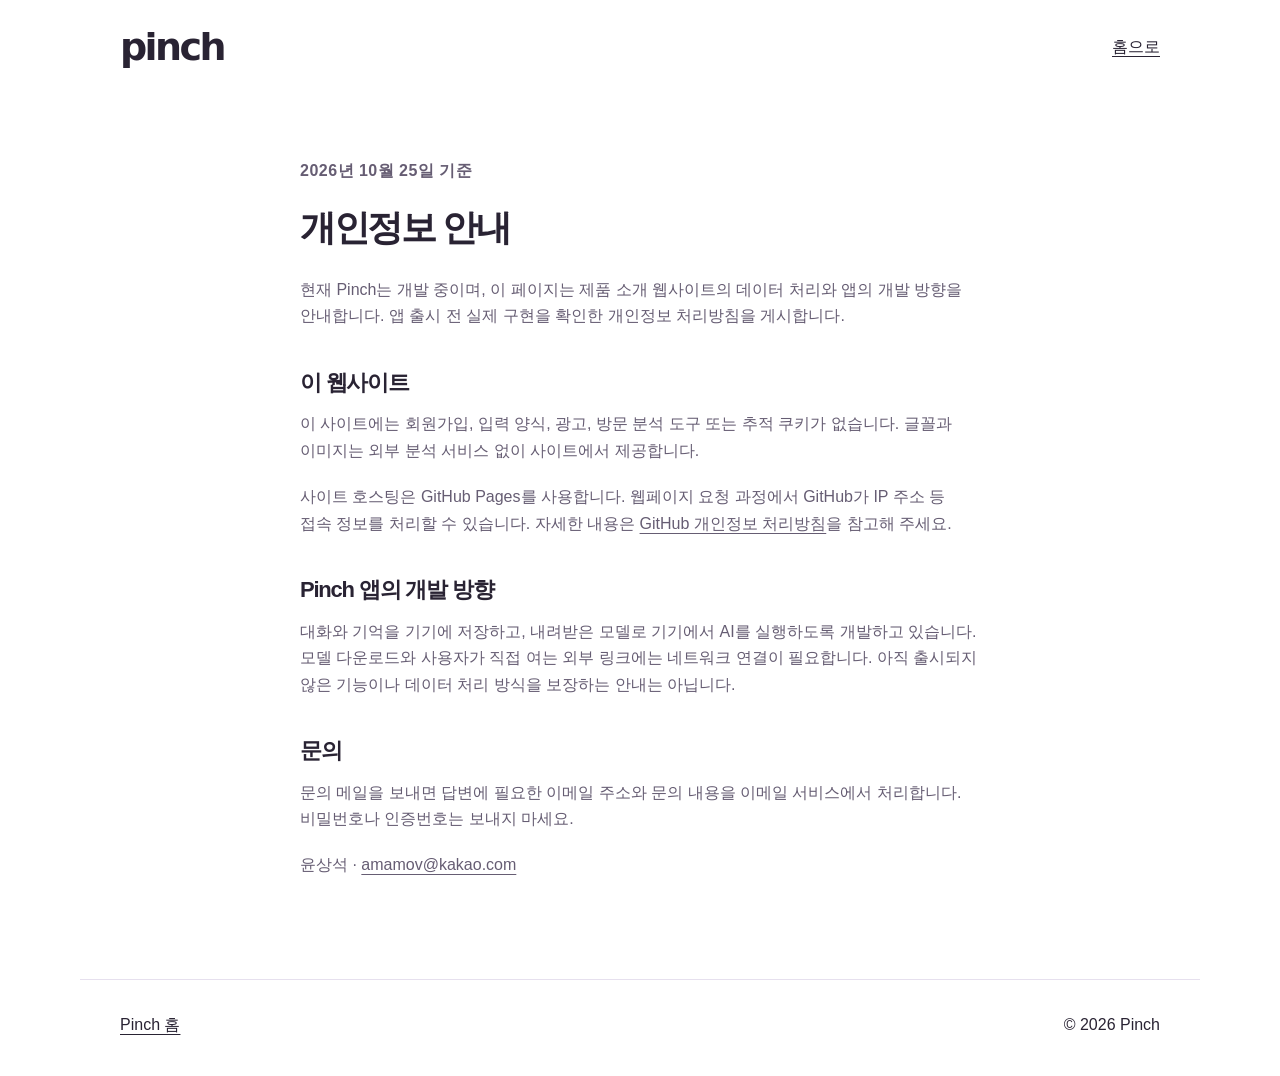
==== privacy.html @ 6a36294a "Create Pinch product website" ====
<!doctype html><html lang="ko"><head><meta charset="utf-8"><meta name="viewport" content="width=device-width, initial-scale=1"><title>개인정보 안내 — Pinch</title><link rel="stylesheet" href="style.css"><link rel="icon" href="favicon.svg" type="image/svg+xml"></head><body><header class="nav"><a class="wordmark" href="./">pinch</a><a href="./">홈으로</a></header><main class="legal"><p class="eyebrow">2026년 10월 25일 기준</p><h1>개인정보 안내</h1><p>현재 Pinch는 개발 중이며, 이 페이지는 제품 소개 웹사이트의 데이터 처리와 앱의 개발 방향을 안내합니다. 앱 출시 전 실제 구현을 확인한 개인정보 처리방침을 게시합니다.</p><h2>이 웹사이트</h2><p>이 사이트에는 회원가입, 입력 양식, 광고, 방문 분석 도구 또는 추적 쿠키가 없습니다. 글꼴과 이미지는 외부 분석 서비스 없이 사이트에서 제공합니다.</p><p>사이트 호스팅은 GitHub Pages를 사용합니다. 웹페이지 요청 과정에서 GitHub가 IP 주소 등 접속 정보를 처리할 수 있습니다. 자세한 내용은 <a href="https://docs.github.com/en/site-policy/privacy-policies/github-general-privacy-statement">GitHub 개인정보 처리방침</a>을 참고해 주세요.</p><h2>Pinch 앱의 개발 방향</h2><p>대화와 기억을 기기에 저장하고, 내려받은 모델로 기기에서 AI를 실행하도록 개발하고 있습니다. 모델 다운로드와 사용자가 직접 여는 외부 링크에는 네트워크 연결이 필요합니다. 아직 출시되지 않은 기능이나 데이터 처리 방식을 보장하는 안내는 아닙니다.</p><h2>문의</h2><p>문의 메일을 보내면 답변에 필요한 이메일 주소와 문의 내용을 이메일 서비스에서 처리합니다. 비밀번호나 인증번호는 보내지 마세요.</p><p>윤상석 · <a href="mailto:amamov@kakao.com">amamov@kakao.com</a></p></main><footer><a href="./">Pinch 홈</a><span>© 2026 Pinch</span></footer></body></html>
---- style.css ----
:root{--ink:#292333;--muted:#665d73;--paper:#fff;--purple:#8f7cff;--deep:#5940bc;--lavender:#f3efff;--line:#e6e0ee;--pink:#ec39ba;--lime:#d3eb35;color-scheme:light;font-family:-apple-system,BlinkMacSystemFont,"Apple SD Gothic Neo","Noto Sans KR",sans-serif}*{box-sizing:border-box}html{scroll-behavior:smooth;scroll-padding-top:24px}body{margin:0;background:var(--paper);color:var(--ink);word-break:keep-all;line-height:1.65}a{color:inherit;text-underline-offset:4px}a:focus-visible,summary:focus-visible{outline:3px solid var(--deep);outline-offset:6px}.nav,main,footer{max-width:1120px;margin:auto;padding-left:40px;padding-right:40px}.nav{display:flex;align-items:center;justify-content:space-between;padding-top:28px;padding-bottom:28px}.wordmark{font-family:"Arial Rounded MT Bold",ui-rounded,system-ui,sans-serif;font-size:38px;font-weight:900;letter-spacing:-2.6px;line-height:1;text-decoration:none}.wordmark span{font:500 12px/1 system-ui;vertical-align:top;margin-left:5px;letter-spacing:0}.nav-link{font-size:14px;text-decoration:none;padding:12px 0}.hero{display:grid;grid-template-columns:1fr 1fr;align-items:center;gap:38px;padding:80px 0 100px}.eyebrow{font-size:13px;font-weight:700;color:var(--deep);letter-spacing:.03em;margin:0 0 22px}h1{font-size:clamp(38px,4.5vw,60px);line-height:1.24;letter-spacing:-.065em;margin:0 0 26px;font-weight:800}p{margin:0 0 20px}.lead{font-size:18px;color:var(--muted);line-height:1.8;margin-bottom:32px}.button{display:inline-flex;align-items:center;justify-content:center;gap:30px;min-height:54px;background:var(--ink);color:white;padding:14px 23px;border-radius:999px;font-size:15px;font-weight:600;text-decoration:none;transition:transform .2s,background .2s}.button:hover{background:var(--deep);transform:translateY(-2px)}.caption{font-size:12px;color:var(--muted);margin:12px 0 0 8px}.cast{margin:0;transform:rotate(-3deg)}.cast img{width:100%;height:auto;display:block;border-radius:32px}.cast figcaption{font-size:12px;text-align:center;color:var(--muted);margin-top:18px;transform:rotate(3deg)}.manifesto{border-top:1px solid var(--line);padding:70px 0 80px}h2{font-size:36px;letter-spacing:-.055em;line-height:1.35;margin:0 0 34px}.principles{display:grid;grid-template-columns:repeat(3,1fr);gap:42px;margin-top:44px}.symbol{display:inline-flex;align-items:center;justify-content:center;font-size:25px;font-weight:700;min-width:52px;height:52px;border-radius:18px;background:var(--lavender);color:var(--deep);margin-bottom:22px}.principles article:nth-child(2) .symbol{background:#fceafa;color:#9b2278}.principles article:nth-child(3) .symbol{background:#f0f8c7;color:#45550c;font-size:16px}h3{font-size:18px;margin:0 0 12px;letter-spacing:-.03em}.principles p,.faq p{font-size:15px;color:var(--muted)}.beta{background:var(--lavender);border-radius:28px;padding:42px;display:flex;align-items:center;justify-content:space-between;gap:32px}.beta .eyebrow{margin-bottom:14px}.beta h2{font-size:28px;margin-bottom:16px}.beta p:last-child{font-size:15px;color:var(--muted);margin-bottom:0}.secondary{flex-shrink:0;background:white;color:var(--ink);border:1px solid var(--line)}.secondary:hover{background:white}.faq{padding:80px 0}.faq h2{font-size:27px;margin-bottom:28px}details{border-bottom:1px solid var(--line);padding:0 0 2px}summary{cursor:pointer;padding:20px 0;font-size:16px;font-weight:600}details p{max-width:800px;margin:0 0 24px}footer{border-top:1px solid var(--line);display:flex;justify-content:space-between;align-items:center;padding-top:32px;padding-bottom:38px}footer .wordmark{font-size:30px}footer div{display:flex;gap:24px;font-size:12px;color:var(--muted)}.skip{position:absolute;left:20px;top:-100px;background:var(--ink);color:white;padding:12px;z-index:10}.skip:focus{top:10px}.legal{max-width:760px;padding-top:64px;padding-bottom:80px}.legal h1{font-size:36px}.legal h2{font-size:22px;margin-top:38px;margin-bottom:14px}.legal p{font-size:16px;color:var(--muted)}@media(max-width:760px){.nav,main,footer{padding-left:24px;padding-right:24px}.hero{grid-template-columns:1fr;padding:42px 0 60px;gap:44px}.intro{text-align:center}.hero h1{font-size:44px}.cast{width:min(100%,430px);margin:auto;transform:rotate(-2deg)}.cast figcaption{transform:rotate(2deg)}.principles{grid-template-columns:1fr;gap:22px}.principles article{display:grid;grid-template-columns:52px 1fr;column-gap:18px}.principles .symbol{grid-row:1/3}.principles p{grid-column:2;margin:0}.principles h3{margin-top:4px}.manifesto{padding:48px 0}.manifesto h2{font-size:32px}.beta{flex-direction:column;align-items:flex-start;padding:28px}.beta h2{font-size:26px}.faq{padding:54px 0}footer{align-items:flex-start;gap:28px}footer div{flex-wrap:wrap;gap:12px 20px;justify-content:flex-end}.legal{padding-top:36px}}@media(prefers-reduced-motion:reduce){html{scroll-behavior:auto}.button{transition:none}.button:hover{transform:none}}
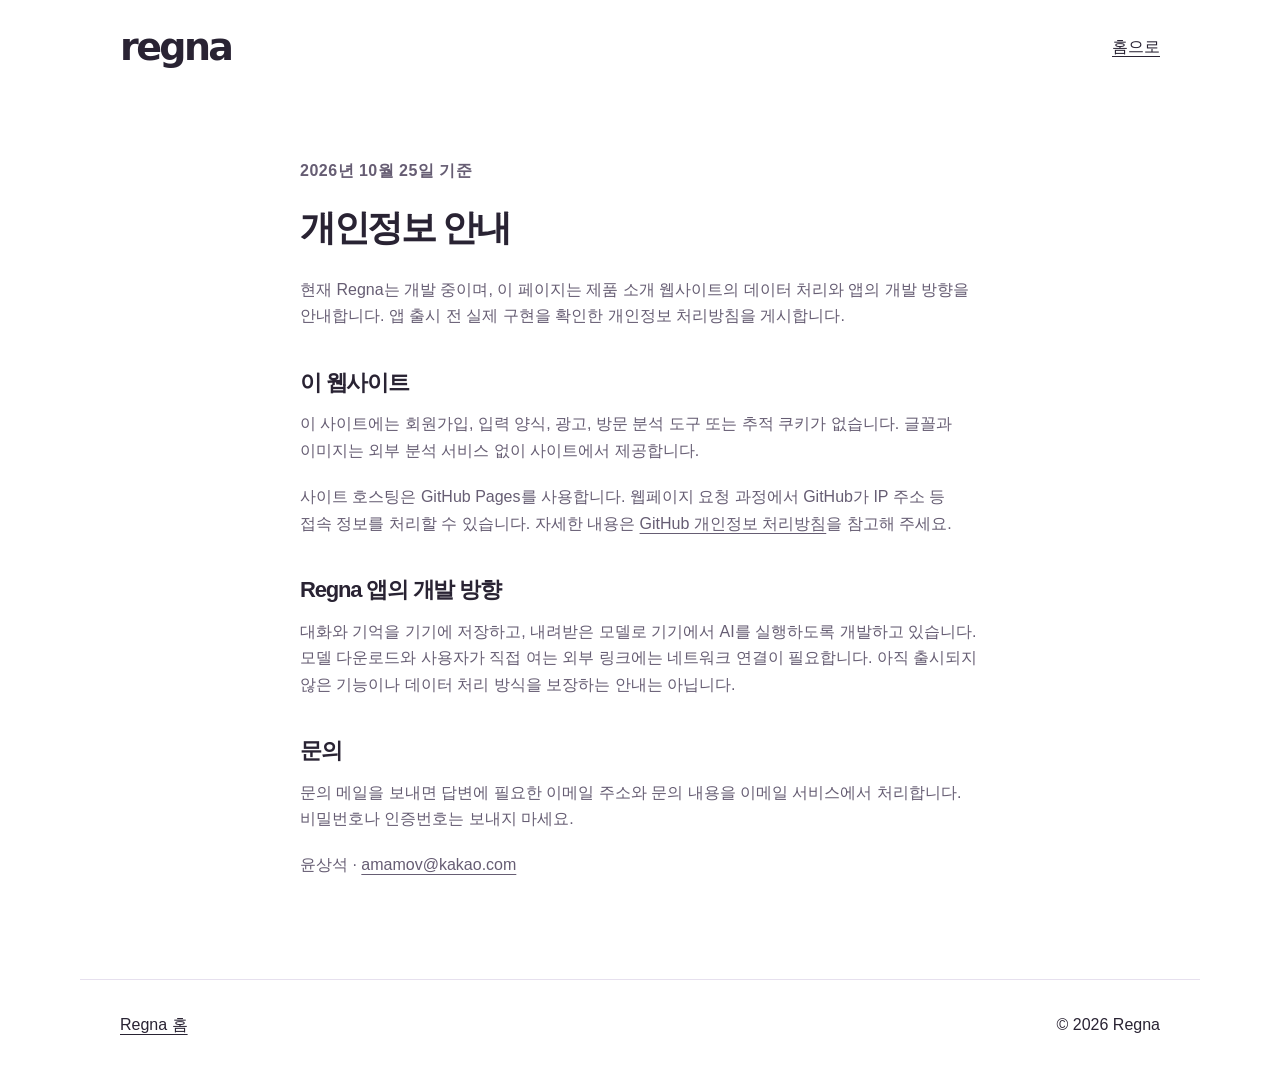
==== commit 85267916: "Rename product and website to Regna" ====
--- a/privacy.html
+++ b/privacy.html
@@ -1 +1 @@
-<!doctype html><html lang="ko"><head><meta charset="utf-8"><meta name="viewport" content="width=device-width, initial-scale=1"><title>개인정보 안내 — Pinch</title><link rel="stylesheet" href="style.css"><link rel="icon" href="favicon.svg" type="image/svg+xml"></head><body><header class="nav"><a class="wordmark" href="./">pinch</a><a href="./">홈으로</a></header><main class="legal"><p class="eyebrow">2026년 10월 25일 기준</p><h1>개인정보 안내</h1><p>현재 Pinch는 개발 중이며, 이 페이지는 제품 소개 웹사이트의 데이터 처리와 앱의 개발 방향을 안내합니다. 앱 출시 전 실제 구현을 확인한 개인정보 처리방침을 게시합니다.</p><h2>이 웹사이트</h2><p>이 사이트에는 회원가입, 입력 양식, 광고, 방문 분석 도구 또는 추적 쿠키가 없습니다. 글꼴과 이미지는 외부 분석 서비스 없이 사이트에서 제공합니다.</p><p>사이트 호스팅은 GitHub Pages를 사용합니다. 웹페이지 요청 과정에서 GitHub가 IP 주소 등 접속 정보를 처리할 수 있습니다. 자세한 내용은 <a href="https://docs.github.com/en/site-policy/privacy-policies/github-general-privacy-statement">GitHub 개인정보 처리방침</a>을 참고해 주세요.</p><h2>Pinch 앱의 개발 방향</h2><p>대화와 기억을 기기에 저장하고, 내려받은 모델로 기기에서 AI를 실행하도록 개발하고 있습니다. 모델 다운로드와 사용자가 직접 여는 외부 링크에는 네트워크 연결이 필요합니다. 아직 출시되지 않은 기능이나 데이터 처리 방식을 보장하는 안내는 아닙니다.</p><h2>문의</h2><p>문의 메일을 보내면 답변에 필요한 이메일 주소와 문의 내용을 이메일 서비스에서 처리합니다. 비밀번호나 인증번호는 보내지 마세요.</p><p>윤상석 · <a href="mailto:amamov@kakao.com">amamov@kakao.com</a></p></main><footer><a href="./">Pinch 홈</a><span>© 2026 Pinch</span></footer></body></html>
+<!doctype html><html lang="ko"><head><meta charset="utf-8"><meta name="viewport" content="width=device-width, initial-scale=1"><title>개인정보 안내 — Regna</title><link rel="stylesheet" href="style.css"><link rel="icon" href="favicon.svg" type="image/svg+xml"></head><body><header class="nav"><a class="wordmark" href="./">regna</a><a href="./">홈으로</a></header><main class="legal"><p class="eyebrow">2026년 10월 25일 기준</p><h1>개인정보 안내</h1><p>현재 Regna는 개발 중이며, 이 페이지는 제품 소개 웹사이트의 데이터 처리와 앱의 개발 방향을 안내합니다. 앱 출시 전 실제 구현을 확인한 개인정보 처리방침을 게시합니다.</p><h2>이 웹사이트</h2><p>이 사이트에는 회원가입, 입력 양식, 광고, 방문 분석 도구 또는 추적 쿠키가 없습니다. 글꼴과 이미지는 외부 분석 서비스 없이 사이트에서 제공합니다.</p><p>사이트 호스팅은 GitHub Pages를 사용합니다. 웹페이지 요청 과정에서 GitHub가 IP 주소 등 접속 정보를 처리할 수 있습니다. 자세한 내용은 <a href="https://docs.github.com/en/site-policy/privacy-policies/github-general-privacy-statement">GitHub 개인정보 처리방침</a>을 참고해 주세요.</p><h2>Regna 앱의 개발 방향</h2><p>대화와 기억을 기기에 저장하고, 내려받은 모델로 기기에서 AI를 실행하도록 개발하고 있습니다. 모델 다운로드와 사용자가 직접 여는 외부 링크에는 네트워크 연결이 필요합니다. 아직 출시되지 않은 기능이나 데이터 처리 방식을 보장하는 안내는 아닙니다.</p><h2>문의</h2><p>문의 메일을 보내면 답변에 필요한 이메일 주소와 문의 내용을 이메일 서비스에서 처리합니다. 비밀번호나 인증번호는 보내지 마세요.</p><p>윤상석 · <a href="mailto:amamov@kakao.com">amamov@kakao.com</a></p></main><footer><a href="./">Regna 홈</a><span>© 2026 Regna</span></footer></body></html>
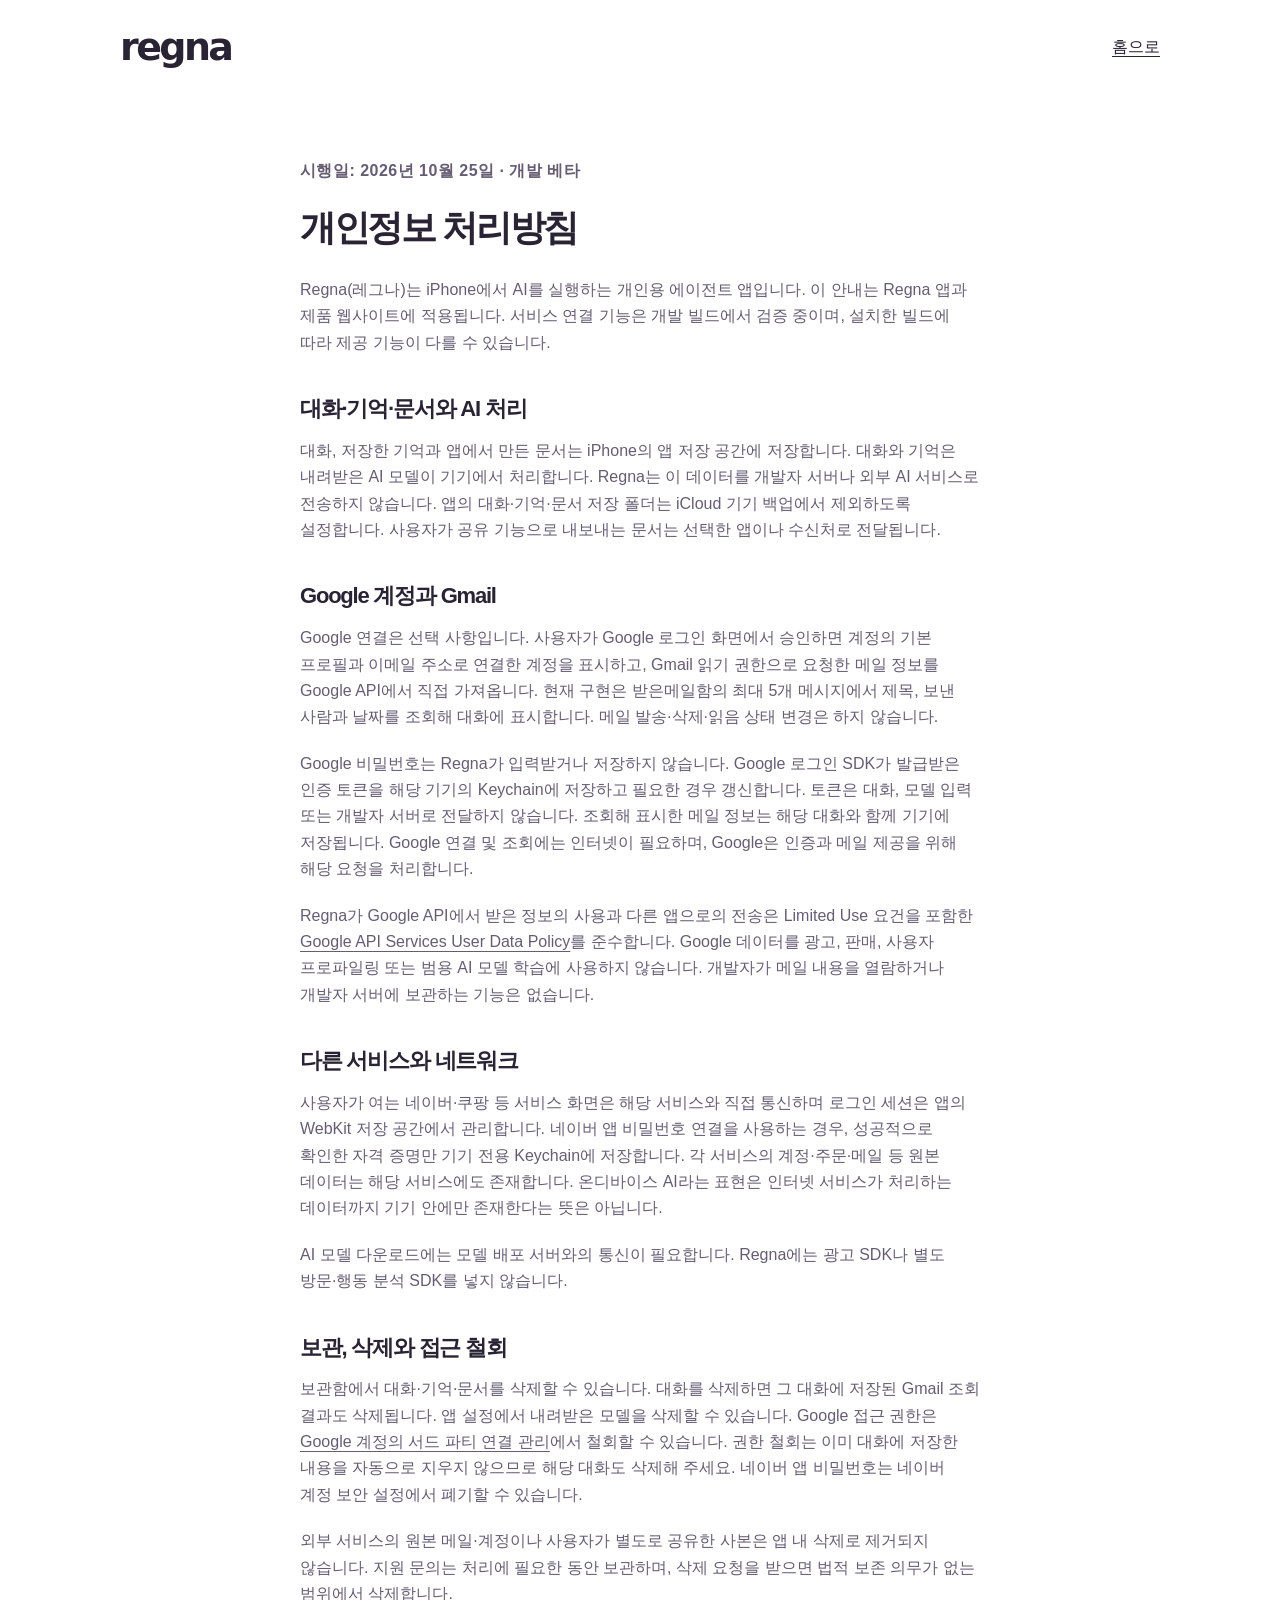
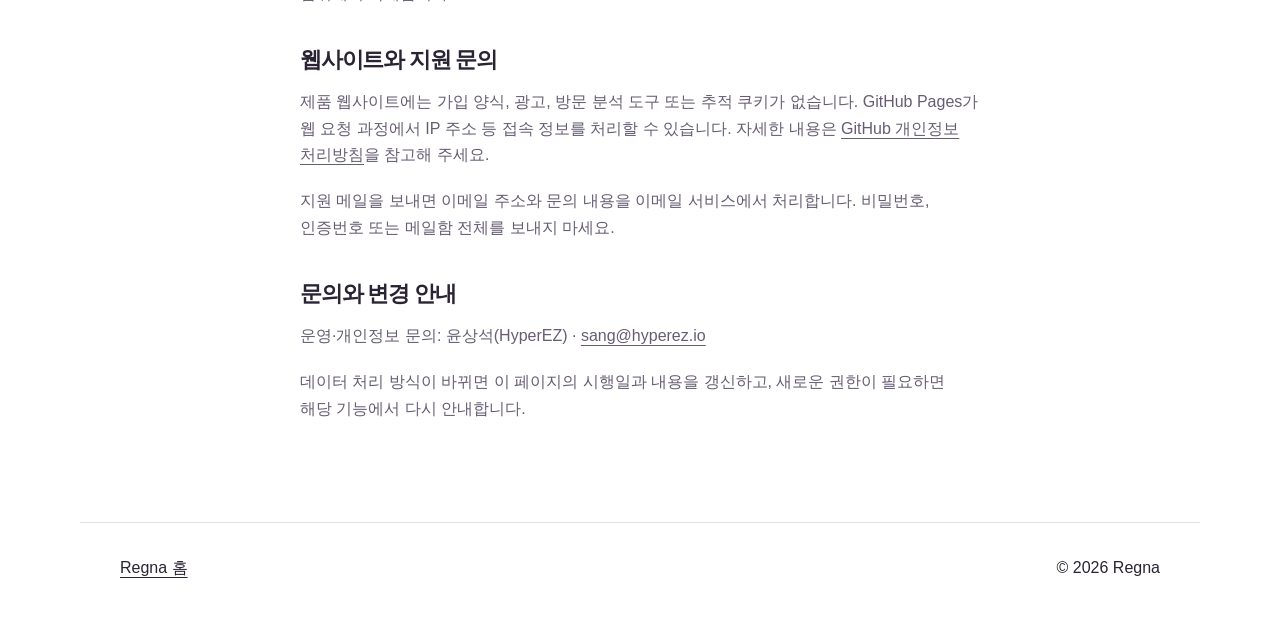
==== commit 96232bdf: "Document Google data handling and current Gmail beta scope" ====
--- a/privacy.html
+++ b/privacy.html
@@ -1 +1,22 @@
-<!doctype html><html lang="ko"><head><meta charset="utf-8"><meta name="viewport" content="width=device-width, initial-scale=1"><title>개인정보 안내 — Regna</title><link rel="stylesheet" href="style.css"><link rel="icon" href="favicon.svg" type="image/svg+xml"></head><body><header class="nav"><a class="wordmark" href="./">regna</a><a href="./">홈으로</a></header><main class="legal"><p class="eyebrow">2026년 10월 25일 기준</p><h1>개인정보 안내</h1><p>현재 Regna는 개발 중이며, 이 페이지는 제품 소개 웹사이트의 데이터 처리와 앱의 개발 방향을 안내합니다. 앱 출시 전 실제 구현을 확인한 개인정보 처리방침을 게시합니다.</p><h2>이 웹사이트</h2><p>이 사이트에는 회원가입, 입력 양식, 광고, 방문 분석 도구 또는 추적 쿠키가 없습니다. 글꼴과 이미지는 외부 분석 서비스 없이 사이트에서 제공합니다.</p><p>사이트 호스팅은 GitHub Pages를 사용합니다. 웹페이지 요청 과정에서 GitHub가 IP 주소 등 접속 정보를 처리할 수 있습니다. 자세한 내용은 <a href="https://docs.github.com/en/site-policy/privacy-policies/github-general-privacy-statement">GitHub 개인정보 처리방침</a>을 참고해 주세요.</p><h2>Regna 앱의 개발 방향</h2><p>대화와 기억을 기기에 저장하고, 내려받은 모델로 기기에서 AI를 실행하도록 개발하고 있습니다. 모델 다운로드와 사용자가 직접 여는 외부 링크에는 네트워크 연결이 필요합니다. 아직 출시되지 않은 기능이나 데이터 처리 방식을 보장하는 안내는 아닙니다.</p><h2>문의</h2><p>문의 메일을 보내면 답변에 필요한 이메일 주소와 문의 내용을 이메일 서비스에서 처리합니다. 비밀번호나 인증번호는 보내지 마세요.</p><p>윤상석 · <a href="mailto:amamov@kakao.com">amamov@kakao.com</a></p></main><footer><a href="./">Regna 홈</a><span>© 2026 Regna</span></footer></body></html>
+<!doctype html>
+<html lang="ko"><head><meta charset="utf-8"><meta name="viewport" content="width=device-width, initial-scale=1"><title>개인정보 처리방침 — Regna</title><link rel="stylesheet" href="style.css?v=20261025-agent"><link rel="icon" href="favicon.svg" type="image/svg+xml"></head>
+<body><header class="nav"><a class="wordmark" href="./">regna</a><a href="./">홈으로</a></header>
+<main class="legal"><p class="eyebrow">시행일: 2026년 10월 25일 · 개발 베타</p><h1>개인정보 처리방침</h1>
+<p>Regna(레그나)는 iPhone에서 AI를 실행하는 개인용 에이전트 앱입니다. 이 안내는 Regna 앱과 제품 웹사이트에 적용됩니다. 서비스 연결 기능은 개발 빌드에서 검증 중이며, 설치한 빌드에 따라 제공 기능이 다를 수 있습니다.</p>
+<h2>대화·기억·문서와 AI 처리</h2>
+<p>대화, 저장한 기억과 앱에서 만든 문서는 iPhone의 앱 저장 공간에 저장합니다. 대화와 기억은 내려받은 AI 모델이 기기에서 처리합니다. Regna는 이 데이터를 개발자 서버나 외부 AI 서비스로 전송하지 않습니다. 앱의 대화·기억·문서 저장 폴더는 iCloud 기기 백업에서 제외하도록 설정합니다. 사용자가 공유 기능으로 내보내는 문서는 선택한 앱이나 수신처로 전달됩니다.</p>
+<h2>Google 계정과 Gmail</h2>
+<p>Google 연결은 선택 사항입니다. 사용자가 Google 로그인 화면에서 승인하면 계정의 기본 프로필과 이메일 주소로 연결한 계정을 표시하고, Gmail 읽기 권한으로 요청한 메일 정보를 Google API에서 직접 가져옵니다. 현재 구현은 받은메일함의 최대 5개 메시지에서 제목, 보낸 사람과 날짜를 조회해 대화에 표시합니다. 메일 발송·삭제·읽음 상태 변경은 하지 않습니다.</p>
+<p>Google 비밀번호는 Regna가 입력받거나 저장하지 않습니다. Google 로그인 SDK가 발급받은 인증 토큰을 해당 기기의 Keychain에 저장하고 필요한 경우 갱신합니다. 토큰은 대화, 모델 입력 또는 개발자 서버로 전달하지 않습니다. 조회해 표시한 메일 정보는 해당 대화와 함께 기기에 저장됩니다. Google 연결 및 조회에는 인터넷이 필요하며, Google은 인증과 메일 제공을 위해 해당 요청을 처리합니다.</p>
+<p>Regna가 Google API에서 받은 정보의 사용과 다른 앱으로의 전송은 Limited Use 요건을 포함한 <a href="https://developers.google.com/terms/api-services-user-data-policy">Google API Services User Data Policy</a>를 준수합니다. Google 데이터를 광고, 판매, 사용자 프로파일링 또는 범용 AI 모델 학습에 사용하지 않습니다. 개발자가 메일 내용을 열람하거나 개발자 서버에 보관하는 기능은 없습니다.</p>
+<h2>다른 서비스와 네트워크</h2>
+<p>사용자가 여는 네이버·쿠팡 등 서비스 화면은 해당 서비스와 직접 통신하며 로그인 세션은 앱의 WebKit 저장 공간에서 관리합니다. 네이버 앱 비밀번호 연결을 사용하는 경우, 성공적으로 확인한 자격 증명만 기기 전용 Keychain에 저장합니다. 각 서비스의 계정·주문·메일 등 원본 데이터는 해당 서비스에도 존재합니다. 온디바이스 AI라는 표현은 인터넷 서비스가 처리하는 데이터까지 기기 안에만 존재한다는 뜻은 아닙니다.</p>
+<p>AI 모델 다운로드에는 모델 배포 서버와의 통신이 필요합니다. Regna에는 광고 SDK나 별도 방문·행동 분석 SDK를 넣지 않습니다.</p>
+<h2>보관, 삭제와 접근 철회</h2>
+<p>보관함에서 대화·기억·문서를 삭제할 수 있습니다. 대화를 삭제하면 그 대화에 저장된 Gmail 조회 결과도 삭제됩니다. 앱 설정에서 내려받은 모델을 삭제할 수 있습니다. Google 접근 권한은 <a href="https://myaccount.google.com/connections">Google 계정의 서드 파티 연결 관리</a>에서 철회할 수 있습니다. 권한 철회는 이미 대화에 저장한 내용을 자동으로 지우지 않으므로 해당 대화도 삭제해 주세요. 네이버 앱 비밀번호는 네이버 계정 보안 설정에서 폐기할 수 있습니다.</p>
+<p>외부 서비스의 원본 메일·계정이나 사용자가 별도로 공유한 사본은 앱 내 삭제로 제거되지 않습니다. 지원 문의는 처리에 필요한 동안 보관하며, 삭제 요청을 받으면 법적 보존 의무가 없는 범위에서 삭제합니다.</p>
+<h2>웹사이트와 지원 문의</h2>
+<p>제품 웹사이트에는 가입 양식, 광고, 방문 분석 도구 또는 추적 쿠키가 없습니다. GitHub Pages가 웹 요청 과정에서 IP 주소 등 접속 정보를 처리할 수 있습니다. 자세한 내용은 <a href="https://docs.github.com/en/site-policy/privacy-policies/github-general-privacy-statement">GitHub 개인정보 처리방침</a>을 참고해 주세요.</p>
+<p>지원 메일을 보내면 이메일 주소와 문의 내용을 이메일 서비스에서 처리합니다. 비밀번호, 인증번호 또는 메일함 전체를 보내지 마세요.</p>
+<h2>문의와 변경 안내</h2><p>운영·개인정보 문의: 윤상석(HyperEZ) · <a href="mailto:sang@hyperez.io">sang@hyperez.io</a></p><p>데이터 처리 방식이 바뀌면 이 페이지의 시행일과 내용을 갱신하고, 새로운 권한이 필요하면 해당 기능에서 다시 안내합니다.</p>
+</main><footer><a href="./">Regna 홈</a><span>© 2026 Regna</span></footer></body></html>
--- a/style.css
+++ b/style.css
@@ -1 +1,3 @@
-:root{--ink:#292333;--muted:#665d73;--paper:#fff;--purple:#8f7cff;--deep:#5940bc;--lavender:#f3efff;--line:#e6e0ee;--pink:#ec39ba;--lime:#d3eb35;color-scheme:light;font-family:-apple-system,BlinkMacSystemFont,"Apple SD Gothic Neo","Noto Sans KR",sans-serif}*{box-sizing:border-box}html{scroll-behavior:smooth;scroll-padding-top:24px}body{margin:0;background:var(--paper);color:var(--ink);word-break:keep-all;line-height:1.65}a{color:inherit;text-underline-offset:4px}a:focus-visible,summary:focus-visible{outline:3px solid var(--deep);outline-offset:6px}.nav,main,footer{max-width:1120px;margin:auto;padding-left:40px;padding-right:40px}.nav{display:flex;align-items:center;justify-content:space-between;padding-top:28px;padding-bottom:28px}.wordmark{font-family:"Arial Rounded MT Bold",ui-rounded,system-ui,sans-serif;font-size:38px;font-weight:900;letter-spacing:-2.6px;line-height:1;text-decoration:none}.wordmark span{font:500 12px/1 system-ui;vertical-align:top;margin-left:5px;letter-spacing:0}.nav-link{font-size:14px;text-decoration:none;padding:12px 0}.hero{display:grid;grid-template-columns:1fr 1fr;align-items:center;gap:38px;padding:80px 0 100px}.eyebrow{font-size:13px;font-weight:700;color:var(--deep);letter-spacing:.03em;margin:0 0 22px}h1{font-size:clamp(38px,4.5vw,60px);line-height:1.24;letter-spacing:-.065em;margin:0 0 26px;font-weight:800}p{margin:0 0 20px}.lead{font-size:18px;color:var(--muted);line-height:1.8;margin-bottom:32px}.button{display:inline-flex;align-items:center;justify-content:center;gap:30px;min-height:54px;background:var(--ink);color:white;padding:14px 23px;border-radius:999px;font-size:15px;font-weight:600;text-decoration:none;transition:transform .2s,background .2s}.button:hover{background:var(--deep);transform:translateY(-2px)}.caption{font-size:12px;color:var(--muted);margin:12px 0 0 8px}.cast{margin:0;transform:rotate(-3deg)}.cast img{width:100%;height:auto;display:block;border-radius:32px}.cast figcaption{font-size:12px;text-align:center;color:var(--muted);margin-top:18px;transform:rotate(3deg)}.manifesto{border-top:1px solid var(--line);padding:70px 0 80px}h2{font-size:36px;letter-spacing:-.055em;line-height:1.35;margin:0 0 34px}.principles{display:grid;grid-template-columns:repeat(3,1fr);gap:42px;margin-top:44px}.symbol{display:inline-flex;align-items:center;justify-content:center;font-size:25px;font-weight:700;min-width:52px;height:52px;border-radius:18px;background:var(--lavender);color:var(--deep);margin-bottom:22px}.principles article:nth-child(2) .symbol{background:#fceafa;color:#9b2278}.principles article:nth-child(3) .symbol{background:#f0f8c7;color:#45550c;font-size:16px}h3{font-size:18px;margin:0 0 12px;letter-spacing:-.03em}.principles p,.faq p{font-size:15px;color:var(--muted)}.beta{background:var(--lavender);border-radius:28px;padding:42px;display:flex;align-items:center;justify-content:space-between;gap:32px}.beta .eyebrow{margin-bottom:14px}.beta h2{font-size:28px;margin-bottom:16px}.beta p:last-child{font-size:15px;color:var(--muted);margin-bottom:0}.secondary{flex-shrink:0;background:white;color:var(--ink);border:1px solid var(--line)}.secondary:hover{background:white}.faq{padding:80px 0}.faq h2{font-size:27px;margin-bottom:28px}details{border-bottom:1px solid var(--line);padding:0 0 2px}summary{cursor:pointer;padding:20px 0;font-size:16px;font-weight:600}details p{max-width:800px;margin:0 0 24px}footer{border-top:1px solid var(--line);display:flex;justify-content:space-between;align-items:center;padding-top:32px;padding-bottom:38px}footer .wordmark{font-size:30px}footer div{display:flex;gap:24px;font-size:12px;color:var(--muted)}.skip{position:absolute;left:20px;top:-100px;background:var(--ink);color:white;padding:12px;z-index:10}.skip:focus{top:10px}.legal{max-width:760px;padding-top:64px;padding-bottom:80px}.legal h1{font-size:36px}.legal h2{font-size:22px;margin-top:38px;margin-bottom:14px}.legal p{font-size:16px;color:var(--muted)}@media(max-width:760px){.nav,main,footer{padding-left:24px;padding-right:24px}.hero{grid-template-columns:1fr;padding:42px 0 60px;gap:44px}.intro{text-align:center}.hero h1{font-size:44px}.cast{width:min(100%,430px);margin:auto;transform:rotate(-2deg)}.cast figcaption{transform:rotate(2deg)}.principles{grid-template-columns:1fr;gap:22px}.principles article{display:grid;grid-template-columns:52px 1fr;column-gap:18px}.principles .symbol{grid-row:1/3}.principles p{grid-column:2;margin:0}.principles h3{margin-top:4px}.manifesto{padding:48px 0}.manifesto h2{font-size:32px}.beta{flex-direction:column;align-items:flex-start;padding:28px}.beta h2{font-size:26px}.faq{padding:54px 0}footer{align-items:flex-start;gap:28px}footer div{flex-wrap:wrap;gap:12px 20px;justify-content:flex-end}.legal{padding-top:36px}}@media(prefers-reduced-motion:reduce){html{scroll-behavior:auto}.button{transition:none}.button:hover{transform:none}}
+:root{--ink:#292333;--muted:#665d73;--paper:#fff;--purple:#8f7cff;--deep:#5940bc;--lavender:#f3efff;--line:#e6e0ee;--pink:#ec39ba;--lime:#d3eb35;color-scheme:light;font-family:-apple-system,BlinkMacSystemFont,"Apple SD Gothic Neo","Noto Sans KR",sans-serif}*{box-sizing:border-box}html{scroll-behavior:smooth;scroll-padding-top:24px}body{margin:0;background:var(--paper);color:var(--ink);word-break:keep-all;line-height:1.65}a{color:inherit;text-underline-offset:4px}a:focus-visible,summary:focus-visible{outline:3px solid var(--deep);outline-offset:6px}.nav,main,footer{max-width:1120px;margin:auto;padding-left:40px;padding-right:40px}.nav{display:flex;align-items:center;justify-content:space-between;padding-top:28px;padding-bottom:28px}.wordmark{font-family:"Arial Rounded MT Bold",ui-rounded,system-ui,sans-serif;font-size:38px;font-weight:900;letter-spacing:-2.6px;line-height:1;text-decoration:none}.wordmark span{font:500 12px/1 system-ui;vertical-align:top;margin-left:5px;letter-spacing:0}.nav-link{font-size:14px;text-decoration:none;padding:12px 0}.hero{display:grid;grid-template-columns:1.35fr 0.8fr;align-items:center;gap:38px;padding:80px 0 100px}.eyebrow{font-size:13px;font-weight:700;color:var(--deep);letter-spacing:.03em;margin:0 0 22px}h1{font-size:clamp(38px,4.2vw,56px);line-height:1.24;letter-spacing:-.065em;margin:0 0 26px;font-weight:800}p{margin:0 0 20px}.lead{font-size:18px;color:var(--muted);line-height:1.8;margin-bottom:32px}.button{display:inline-flex;align-items:center;justify-content:center;gap:30px;min-height:54px;background:var(--ink);color:white;padding:14px 23px;border-radius:999px;font-size:15px;font-weight:600;text-decoration:none;transition:transform .2s,background .2s}.button:hover{background:var(--deep);transform:translateY(-2px)}.caption{font-size:12px;color:var(--muted);margin:12px 0 0 8px}.manifesto{border-top:1px solid var(--line);padding:70px 0 80px}h2{font-size:36px;letter-spacing:-.055em;line-height:1.35;margin:0 0 34px}.principles{display:grid;grid-template-columns:repeat(3,1fr);gap:42px;margin-top:44px}.symbol{display:inline-flex;align-items:center;justify-content:center;font-size:25px;font-weight:700;min-width:52px;height:52px;border-radius:18px;background:var(--lavender);color:var(--deep);margin-bottom:22px}.principles article:nth-child(2) .symbol{background:#fceafa;color:#9b2278}.principles article:nth-child(3) .symbol{background:#f0f8c7;color:#45550c;font-size:16px}h3{font-size:18px;margin:0 0 12px;letter-spacing:-.03em}.principles p,.faq p{font-size:15px;color:var(--muted)}.beta{background:var(--lavender);border-radius:28px;padding:42px;display:flex;align-items:center;justify-content:space-between;gap:32px}.beta .eyebrow{margin-bottom:14px}.beta h2{font-size:28px;margin-bottom:16px}.beta p:last-child{font-size:15px;color:var(--muted);margin-bottom:0}.secondary{flex-shrink:0;background:white;color:var(--ink);border:1px solid var(--line)}.secondary:hover{background:white}.faq{padding:80px 0}.faq h2{font-size:27px;margin-bottom:28px}details{border-bottom:1px solid var(--line);padding:0 0 2px}summary{cursor:pointer;padding:20px 0;font-size:16px;font-weight:600}details p{max-width:800px;margin:0 0 24px}footer{border-top:1px solid var(--line);display:flex;justify-content:space-between;align-items:center;padding-top:32px;padding-bottom:38px}footer .wordmark{font-size:30px}footer div{display:flex;gap:24px;font-size:12px;color:var(--muted)}.skip{position:absolute;left:20px;top:-100px;background:var(--ink);color:white;padding:12px;z-index:10}.skip:focus{top:10px}.legal{max-width:760px;padding-top:64px;padding-bottom:80px}.legal h1{font-size:36px}.legal h2{font-size:22px;margin-top:38px;margin-bottom:14px}.legal p{font-size:16px;color:var(--muted)}@media(max-width:760px){.nav,main,footer{padding-left:24px;padding-right:24px}.hero{grid-template-columns:1fr;padding:42px 0 60px;gap:44px}.intro{text-align:center}.hero h1{font-size:44px}.principles{grid-template-columns:1fr;gap:22px}.principles article{display:grid;grid-template-columns:52px 1fr;column-gap:18px}.principles .symbol{grid-row:1/3}.principles p{grid-column:2;margin:0}.principles h3{margin-top:4px}.manifesto{padding:48px 0}.manifesto h2{font-size:32px}.beta{flex-direction:column;align-items:flex-start;padding:28px}.beta h2{font-size:26px}.faq{padding:54px 0}footer{align-items:flex-start;gap:28px}footer div{flex-wrap:wrap;gap:12px 20px;justify-content:flex-end}.legal{padding-top:36px}}@media(prefers-reduced-motion:reduce){html{scroll-behavior:auto}.button{transition:none}.button:hover{transform:none}}
+
+.benefits{display:flex;flex-wrap:wrap;gap:10px 18px;list-style:none;padding:0;margin:0 0 28px;font-size:13px;font-weight:650;color:var(--deep)}.benefits li::before{content:"✓";margin-right:6px}.brand-art{max-width:340px;justify-self:center}.brand-art img{display:block;width:100%;height:auto}.art-label{font:600 10px/1.6 ui-monospace,monospace;letter-spacing:.13em;color:var(--muted);text-align:center;margin:24px 0 0}.use-cases{border-top:1px solid var(--line);padding:64px 0 72px;display:grid;grid-template-columns:1fr 1.2fr;gap:56px}.section-intro{font-size:16px;color:var(--muted)}.requests article{padding:18px 0;border-bottom:1px solid var(--line)}.requests article:first-child{padding-top:0}.requests h3{font-size:19px}.requests p{font-size:14px;color:var(--muted);margin:0}.requests .example-note{font-size:12px;margin-top:18px}.privacy-story{display:grid;grid-template-columns:1.3fr 1fr;gap:48px;align-items:center;padding:0 0 80px}.privacy-story h2{font-size:32px}.privacy-story p{color:var(--muted);font-size:15px}.device-boundary{border:2px solid var(--deep);border-radius:30px;padding:24px;text-align:center;background:var(--lavender)}.device-boundary .device-label{color:var(--deep);font-weight:700}.device-boundary ol{list-style:none;padding:0;margin:0}.device-boundary li{background:white;border-radius:12px;padding:12px;font-size:14px;font-weight:600}.device-boundary li+li{margin-top:10px}.device-boundary p:last-child{font-size:12px;margin:18px 0 0}.principles article .symbol{background:var(--lavender);color:var(--deep);font-size:22px}.principles article:first-child .symbol{font-size:16px}@media(max-width:760px){.hero{grid-template-columns:1fr}.hero h1{font-size:clamp(29px,7.7vw,44px)}.brand-art{width:190px}.art-label{display:none}.benefits{justify-content:center;font-size:12px;gap:8px 12px}.use-cases,.privacy-story{grid-template-columns:1fr;gap:24px}.use-cases{padding:42px 0}.use-cases h2{font-size:30px}.privacy-story{padding-bottom:48px}.privacy-story h2{font-size:28px}.device-boundary{max-width:380px;width:100%;margin:auto}.manifesto h2{font-size:29px}}
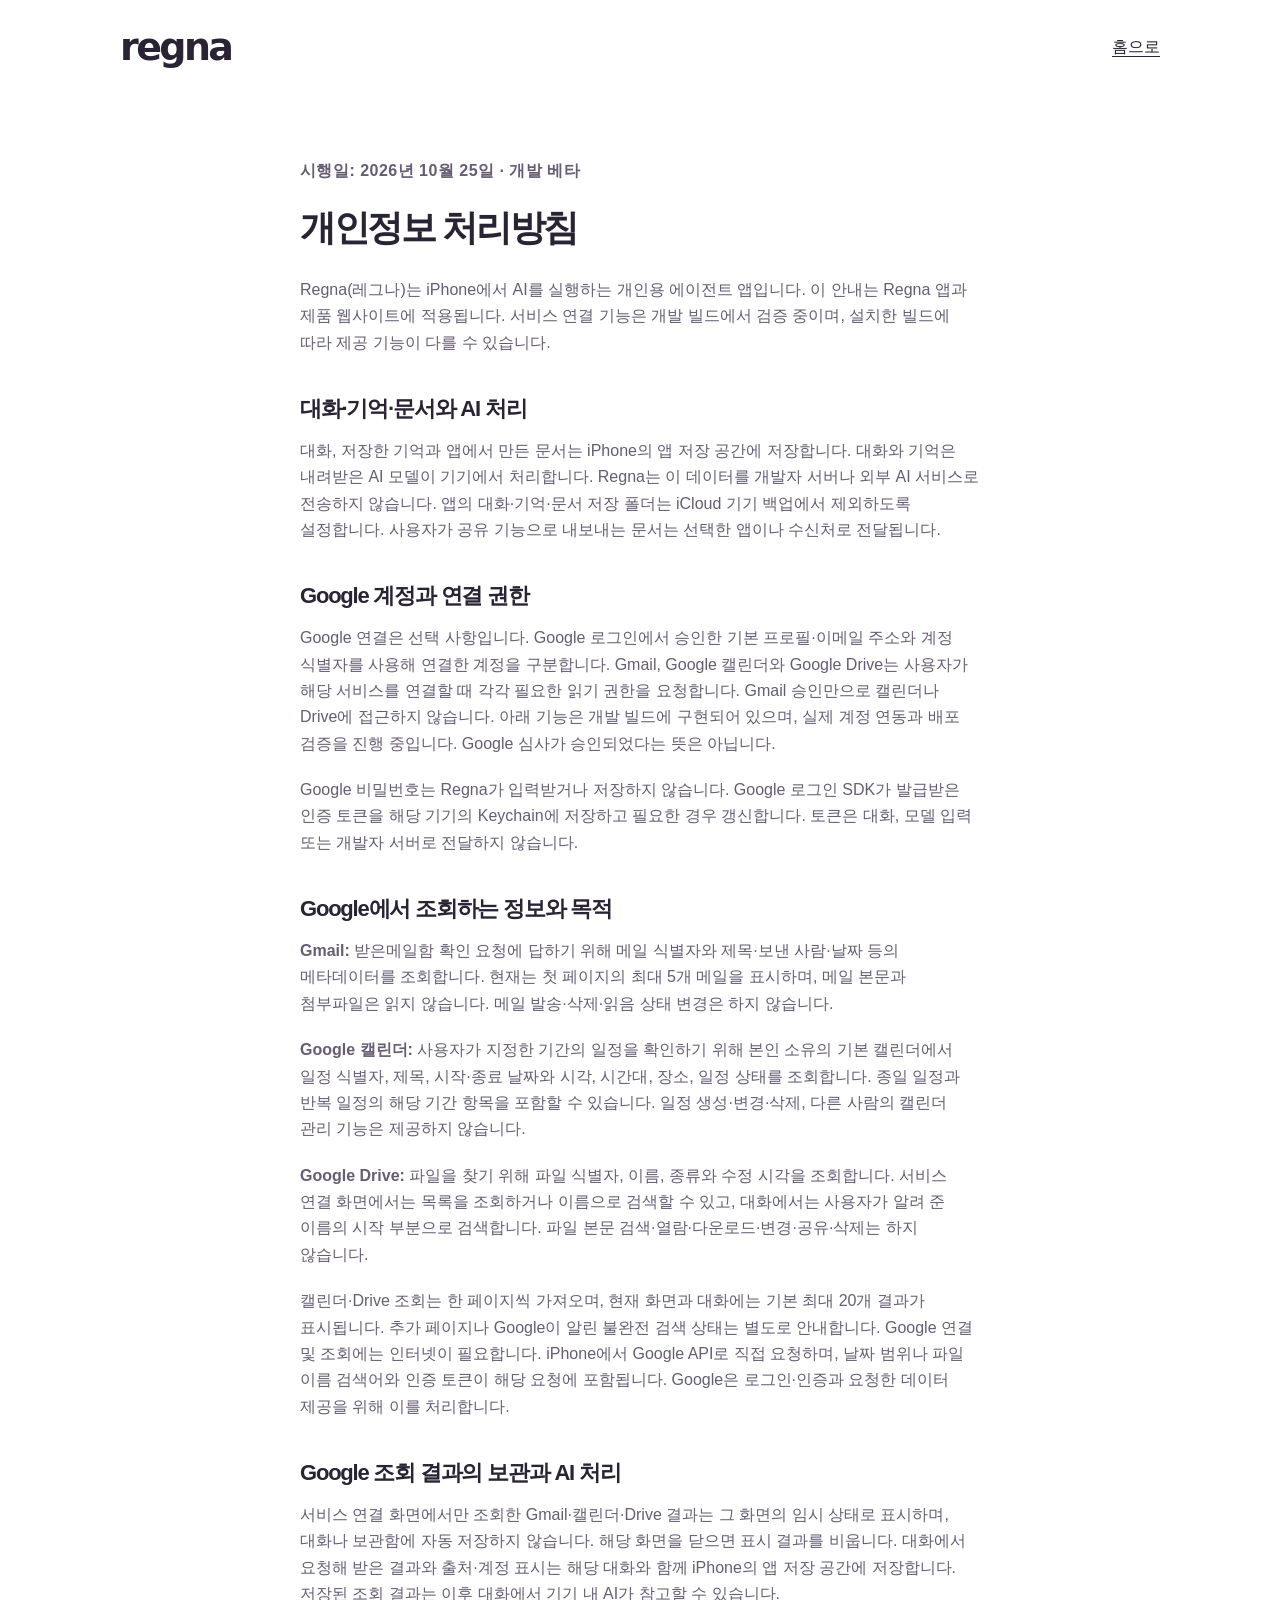
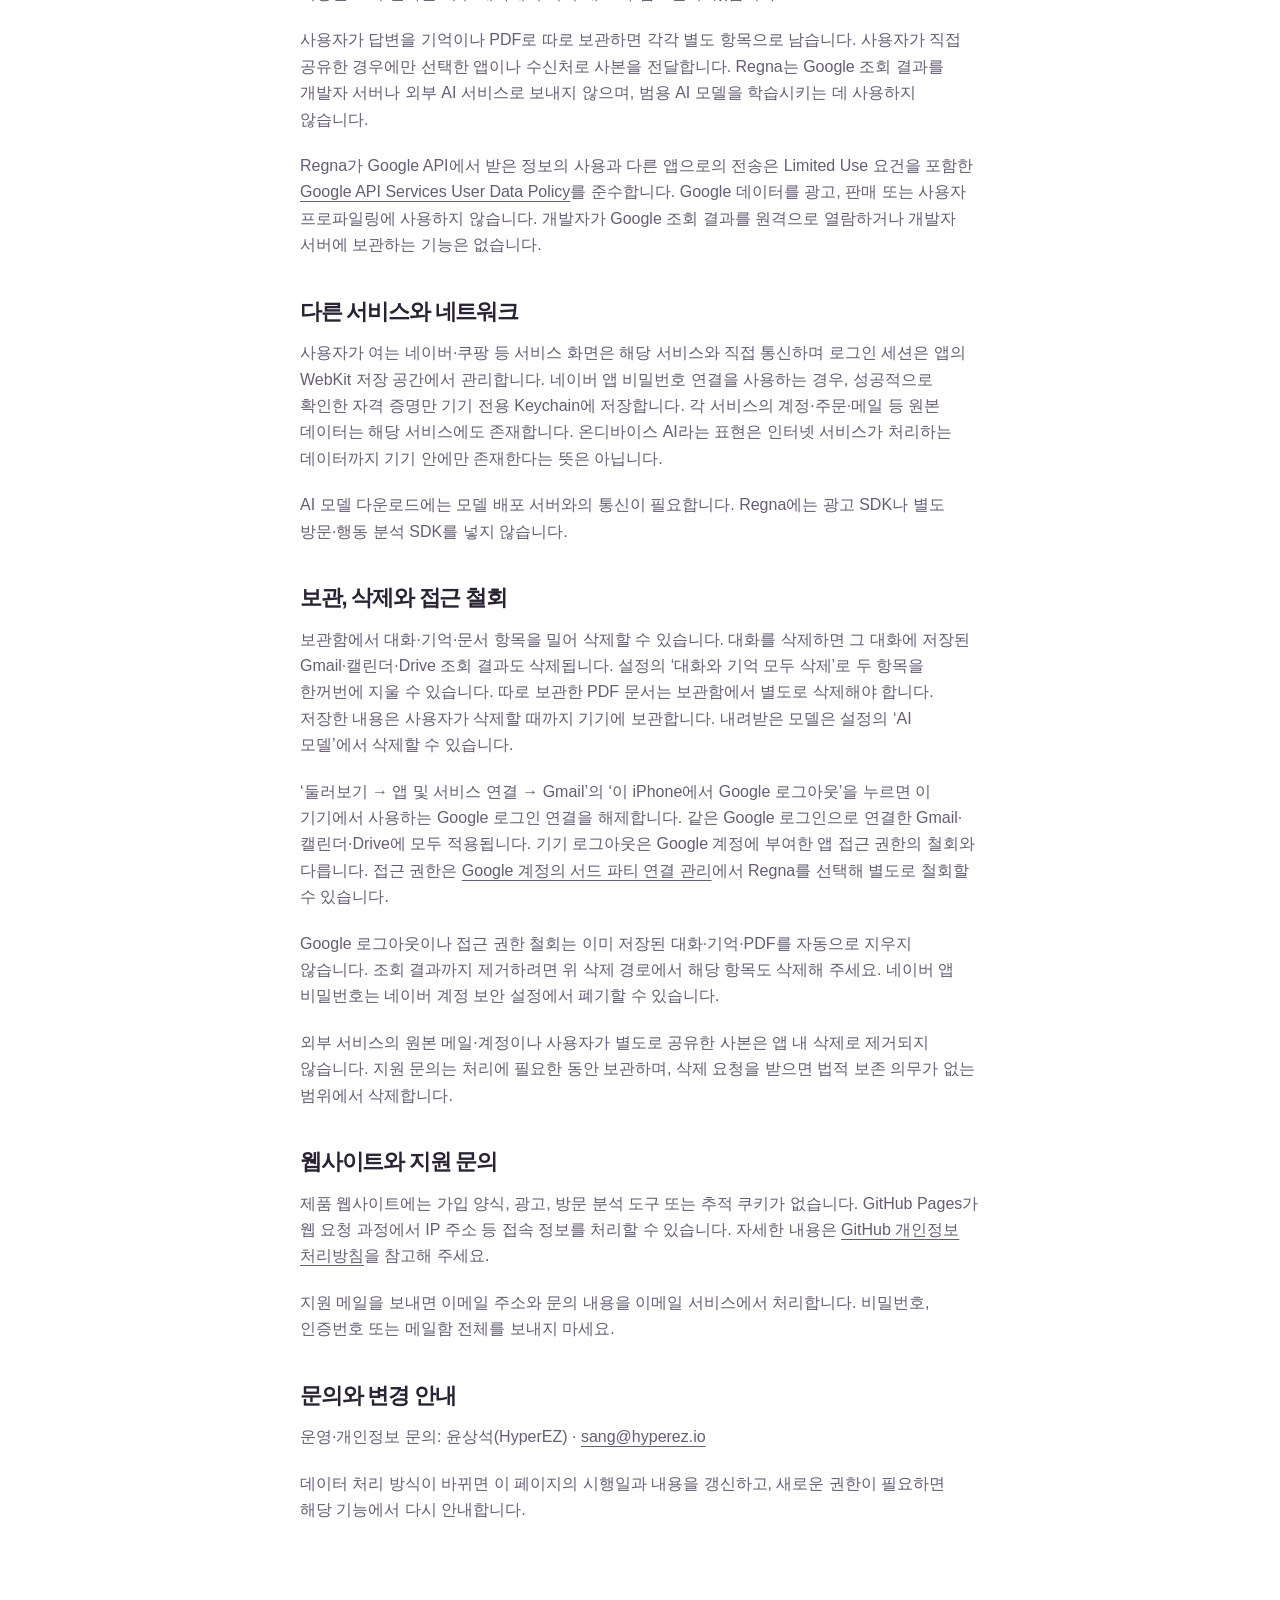
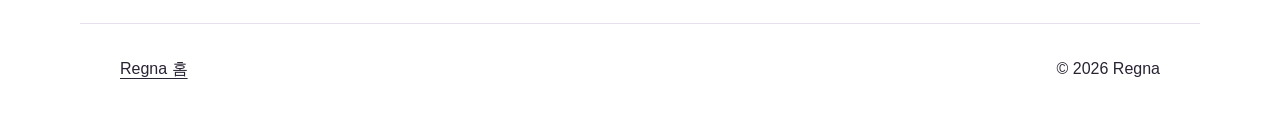
==== commit b897c09d: "Clarify Calendar and Drive data handling and deletion" ====
--- a/privacy.html
+++ b/privacy.html
@@ -5,15 +5,25 @@
 <p>Regna(레그나)는 iPhone에서 AI를 실행하는 개인용 에이전트 앱입니다. 이 안내는 Regna 앱과 제품 웹사이트에 적용됩니다. 서비스 연결 기능은 개발 빌드에서 검증 중이며, 설치한 빌드에 따라 제공 기능이 다를 수 있습니다.</p>
 <h2>대화·기억·문서와 AI 처리</h2>
 <p>대화, 저장한 기억과 앱에서 만든 문서는 iPhone의 앱 저장 공간에 저장합니다. 대화와 기억은 내려받은 AI 모델이 기기에서 처리합니다. Regna는 이 데이터를 개발자 서버나 외부 AI 서비스로 전송하지 않습니다. 앱의 대화·기억·문서 저장 폴더는 iCloud 기기 백업에서 제외하도록 설정합니다. 사용자가 공유 기능으로 내보내는 문서는 선택한 앱이나 수신처로 전달됩니다.</p>
-<h2>Google 계정과 Gmail</h2>
-<p>Google 연결은 선택 사항입니다. 사용자가 Google 로그인 화면에서 승인하면 계정의 기본 프로필과 이메일 주소로 연결한 계정을 표시하고, Gmail 읽기 권한으로 요청한 메일 정보를 Google API에서 직접 가져옵니다. 현재 구현은 받은메일함의 최대 5개 메시지에서 제목, 보낸 사람과 날짜를 조회해 대화에 표시합니다. 메일 발송·삭제·읽음 상태 변경은 하지 않습니다.</p>
-<p>Google 비밀번호는 Regna가 입력받거나 저장하지 않습니다. Google 로그인 SDK가 발급받은 인증 토큰을 해당 기기의 Keychain에 저장하고 필요한 경우 갱신합니다. 토큰은 대화, 모델 입력 또는 개발자 서버로 전달하지 않습니다. 조회해 표시한 메일 정보는 해당 대화와 함께 기기에 저장됩니다. Google 연결 및 조회에는 인터넷이 필요하며, Google은 인증과 메일 제공을 위해 해당 요청을 처리합니다.</p>
-<p>Regna가 Google API에서 받은 정보의 사용과 다른 앱으로의 전송은 Limited Use 요건을 포함한 <a href="https://developers.google.com/terms/api-services-user-data-policy">Google API Services User Data Policy</a>를 준수합니다. Google 데이터를 광고, 판매, 사용자 프로파일링 또는 범용 AI 모델 학습에 사용하지 않습니다. 개발자가 메일 내용을 열람하거나 개발자 서버에 보관하는 기능은 없습니다.</p>
+<h2>Google 계정과 연결 권한</h2>
+<p>Google 연결은 선택 사항입니다. Google 로그인에서 승인한 기본 프로필·이메일 주소와 계정 식별자를 사용해 연결한 계정을 구분합니다. Gmail, Google 캘린더와 Google Drive는 사용자가 해당 서비스를 연결할 때 각각 필요한 읽기 권한을 요청합니다. Gmail 승인만으로 캘린더나 Drive에 접근하지 않습니다. 아래 기능은 개발 빌드에 구현되어 있으며, 실제 계정 연동과 배포 검증을 진행 중입니다. Google 심사가 승인되었다는 뜻은 아닙니다.</p>
+<p>Google 비밀번호는 Regna가 입력받거나 저장하지 않습니다. Google 로그인 SDK가 발급받은 인증 토큰을 해당 기기의 Keychain에 저장하고 필요한 경우 갱신합니다. 토큰은 대화, 모델 입력 또는 개발자 서버로 전달하지 않습니다.</p>
+<h2>Google에서 조회하는 정보와 목적</h2>
+<p><strong>Gmail:</strong> 받은메일함 확인 요청에 답하기 위해 메일 식별자와 제목·보낸 사람·날짜 등의 메타데이터를 조회합니다. 현재는 첫 페이지의 최대 5개 메일을 표시하며, 메일 본문과 첨부파일은 읽지 않습니다. 메일 발송·삭제·읽음 상태 변경은 하지 않습니다.</p>
+<p><strong>Google 캘린더:</strong> 사용자가 지정한 기간의 일정을 확인하기 위해 본인 소유의 기본 캘린더에서 일정 식별자, 제목, 시작·종료 날짜와 시각, 시간대, 장소, 일정 상태를 조회합니다. 종일 일정과 반복 일정의 해당 기간 항목을 포함할 수 있습니다. 일정 생성·변경·삭제, 다른 사람의 캘린더 관리 기능은 제공하지 않습니다.</p>
+<p><strong>Google Drive:</strong> 파일을 찾기 위해 파일 식별자, 이름, 종류와 수정 시각을 조회합니다. 서비스 연결 화면에서는 목록을 조회하거나 이름으로 검색할 수 있고, 대화에서는 사용자가 알려 준 이름의 시작 부분으로 검색합니다. 파일 본문 검색·열람·다운로드·변경·공유·삭제는 하지 않습니다.</p>
+<p>캘린더·Drive 조회는 한 페이지씩 가져오며, 현재 화면과 대화에는 기본 최대 20개 결과가 표시됩니다. 추가 페이지나 Google이 알린 불완전 검색 상태는 별도로 안내합니다. Google 연결 및 조회에는 인터넷이 필요합니다. iPhone에서 Google API로 직접 요청하며, 날짜 범위나 파일 이름 검색어와 인증 토큰이 해당 요청에 포함됩니다. Google은 로그인·인증과 요청한 데이터 제공을 위해 이를 처리합니다.</p>
+<h2>Google 조회 결과의 보관과 AI 처리</h2>
+<p>서비스 연결 화면에서만 조회한 Gmail·캘린더·Drive 결과는 그 화면의 임시 상태로 표시하며, 대화나 보관함에 자동 저장하지 않습니다. 해당 화면을 닫으면 표시 결과를 비웁니다. 대화에서 요청해 받은 결과와 출처·계정 표시는 해당 대화와 함께 iPhone의 앱 저장 공간에 저장합니다. 저장된 조회 결과는 이후 대화에서 기기 내 AI가 참고할 수 있습니다.</p>
+<p>사용자가 답변을 기억이나 PDF로 따로 보관하면 각각 별도 항목으로 남습니다. 사용자가 직접 공유한 경우에만 선택한 앱이나 수신처로 사본을 전달합니다. Regna는 Google 조회 결과를 개발자 서버나 외부 AI 서비스로 보내지 않으며, 범용 AI 모델을 학습시키는 데 사용하지 않습니다.</p>
+<p>Regna가 Google API에서 받은 정보의 사용과 다른 앱으로의 전송은 Limited Use 요건을 포함한 <a href="https://developers.google.com/terms/api-services-user-data-policy">Google API Services User Data Policy</a>를 준수합니다. Google 데이터를 광고, 판매 또는 사용자 프로파일링에 사용하지 않습니다. 개발자가 Google 조회 결과를 원격으로 열람하거나 개발자 서버에 보관하는 기능은 없습니다.</p>
 <h2>다른 서비스와 네트워크</h2>
 <p>사용자가 여는 네이버·쿠팡 등 서비스 화면은 해당 서비스와 직접 통신하며 로그인 세션은 앱의 WebKit 저장 공간에서 관리합니다. 네이버 앱 비밀번호 연결을 사용하는 경우, 성공적으로 확인한 자격 증명만 기기 전용 Keychain에 저장합니다. 각 서비스의 계정·주문·메일 등 원본 데이터는 해당 서비스에도 존재합니다. 온디바이스 AI라는 표현은 인터넷 서비스가 처리하는 데이터까지 기기 안에만 존재한다는 뜻은 아닙니다.</p>
 <p>AI 모델 다운로드에는 모델 배포 서버와의 통신이 필요합니다. Regna에는 광고 SDK나 별도 방문·행동 분석 SDK를 넣지 않습니다.</p>
 <h2>보관, 삭제와 접근 철회</h2>
-<p>보관함에서 대화·기억·문서를 삭제할 수 있습니다. 대화를 삭제하면 그 대화에 저장된 Gmail 조회 결과도 삭제됩니다. 앱 설정에서 내려받은 모델을 삭제할 수 있습니다. Google 접근 권한은 <a href="https://myaccount.google.com/connections">Google 계정의 서드 파티 연결 관리</a>에서 철회할 수 있습니다. 권한 철회는 이미 대화에 저장한 내용을 자동으로 지우지 않으므로 해당 대화도 삭제해 주세요. 네이버 앱 비밀번호는 네이버 계정 보안 설정에서 폐기할 수 있습니다.</p>
+<p>보관함에서 대화·기억·문서 항목을 밀어 삭제할 수 있습니다. 대화를 삭제하면 그 대화에 저장된 Gmail·캘린더·Drive 조회 결과도 삭제됩니다. 설정의 ‘대화와 기억 모두 삭제’로 두 항목을 한꺼번에 지울 수 있습니다. 따로 보관한 PDF 문서는 보관함에서 별도로 삭제해야 합니다. 저장한 내용은 사용자가 삭제할 때까지 기기에 보관합니다. 내려받은 모델은 설정의 ‘AI 모델’에서 삭제할 수 있습니다.</p>
+<p>‘둘러보기 → 앱 및 서비스 연결 → Gmail’의 ‘이 iPhone에서 Google 로그아웃’을 누르면 이 기기에서 사용하는 Google 로그인 연결을 해제합니다. 같은 Google 로그인으로 연결한 Gmail·캘린더·Drive에 모두 적용됩니다. 기기 로그아웃은 Google 계정에 부여한 앱 접근 권한의 철회와 다릅니다. 접근 권한은 <a href="https://myaccount.google.com/connections">Google 계정의 서드 파티 연결 관리</a>에서 Regna를 선택해 별도로 철회할 수 있습니다.</p>
+<p>Google 로그아웃이나 접근 권한 철회는 이미 저장된 대화·기억·PDF를 자동으로 지우지 않습니다. 조회 결과까지 제거하려면 위 삭제 경로에서 해당 항목도 삭제해 주세요. 네이버 앱 비밀번호는 네이버 계정 보안 설정에서 폐기할 수 있습니다.</p>
 <p>외부 서비스의 원본 메일·계정이나 사용자가 별도로 공유한 사본은 앱 내 삭제로 제거되지 않습니다. 지원 문의는 처리에 필요한 동안 보관하며, 삭제 요청을 받으면 법적 보존 의무가 없는 범위에서 삭제합니다.</p>
 <h2>웹사이트와 지원 문의</h2>
 <p>제품 웹사이트에는 가입 양식, 광고, 방문 분석 도구 또는 추적 쿠키가 없습니다. GitHub Pages가 웹 요청 과정에서 IP 주소 등 접속 정보를 처리할 수 있습니다. 자세한 내용은 <a href="https://docs.github.com/en/site-policy/privacy-policies/github-general-privacy-statement">GitHub 개인정보 처리방침</a>을 참고해 주세요.</p>
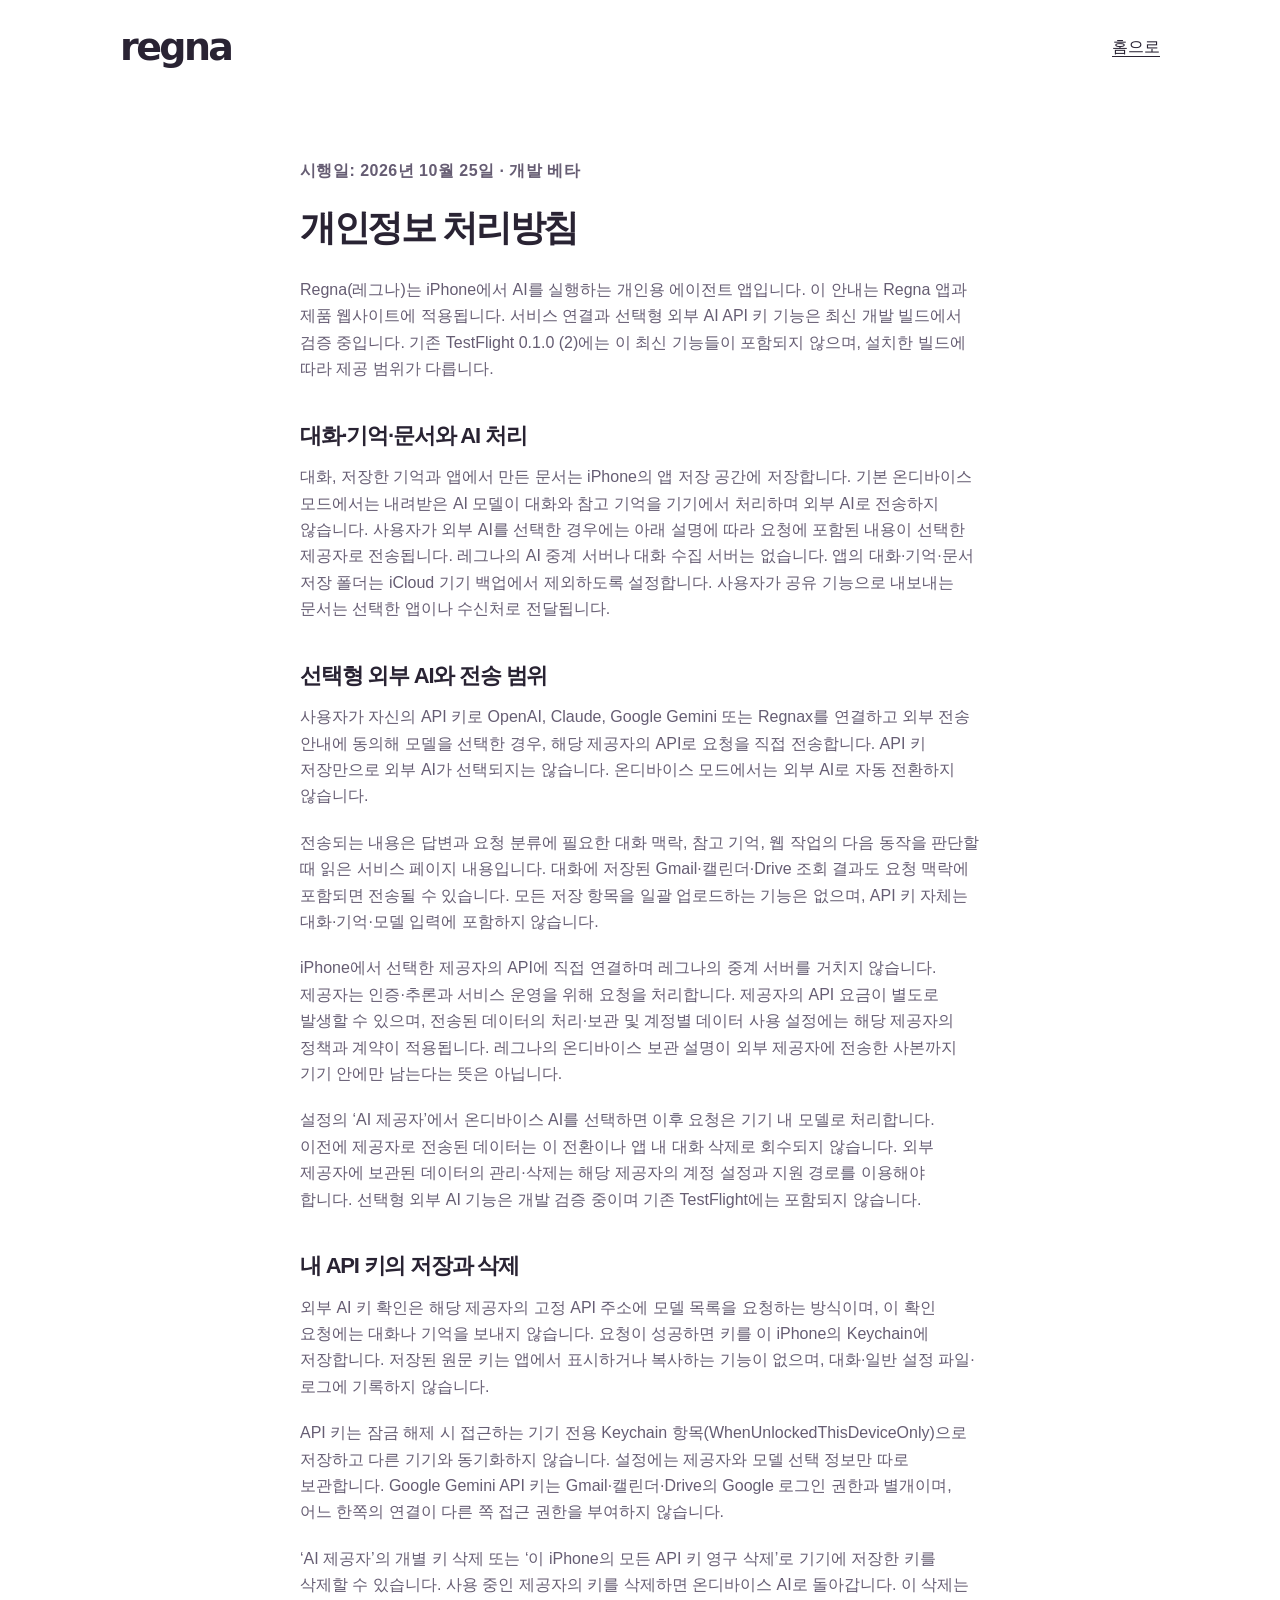
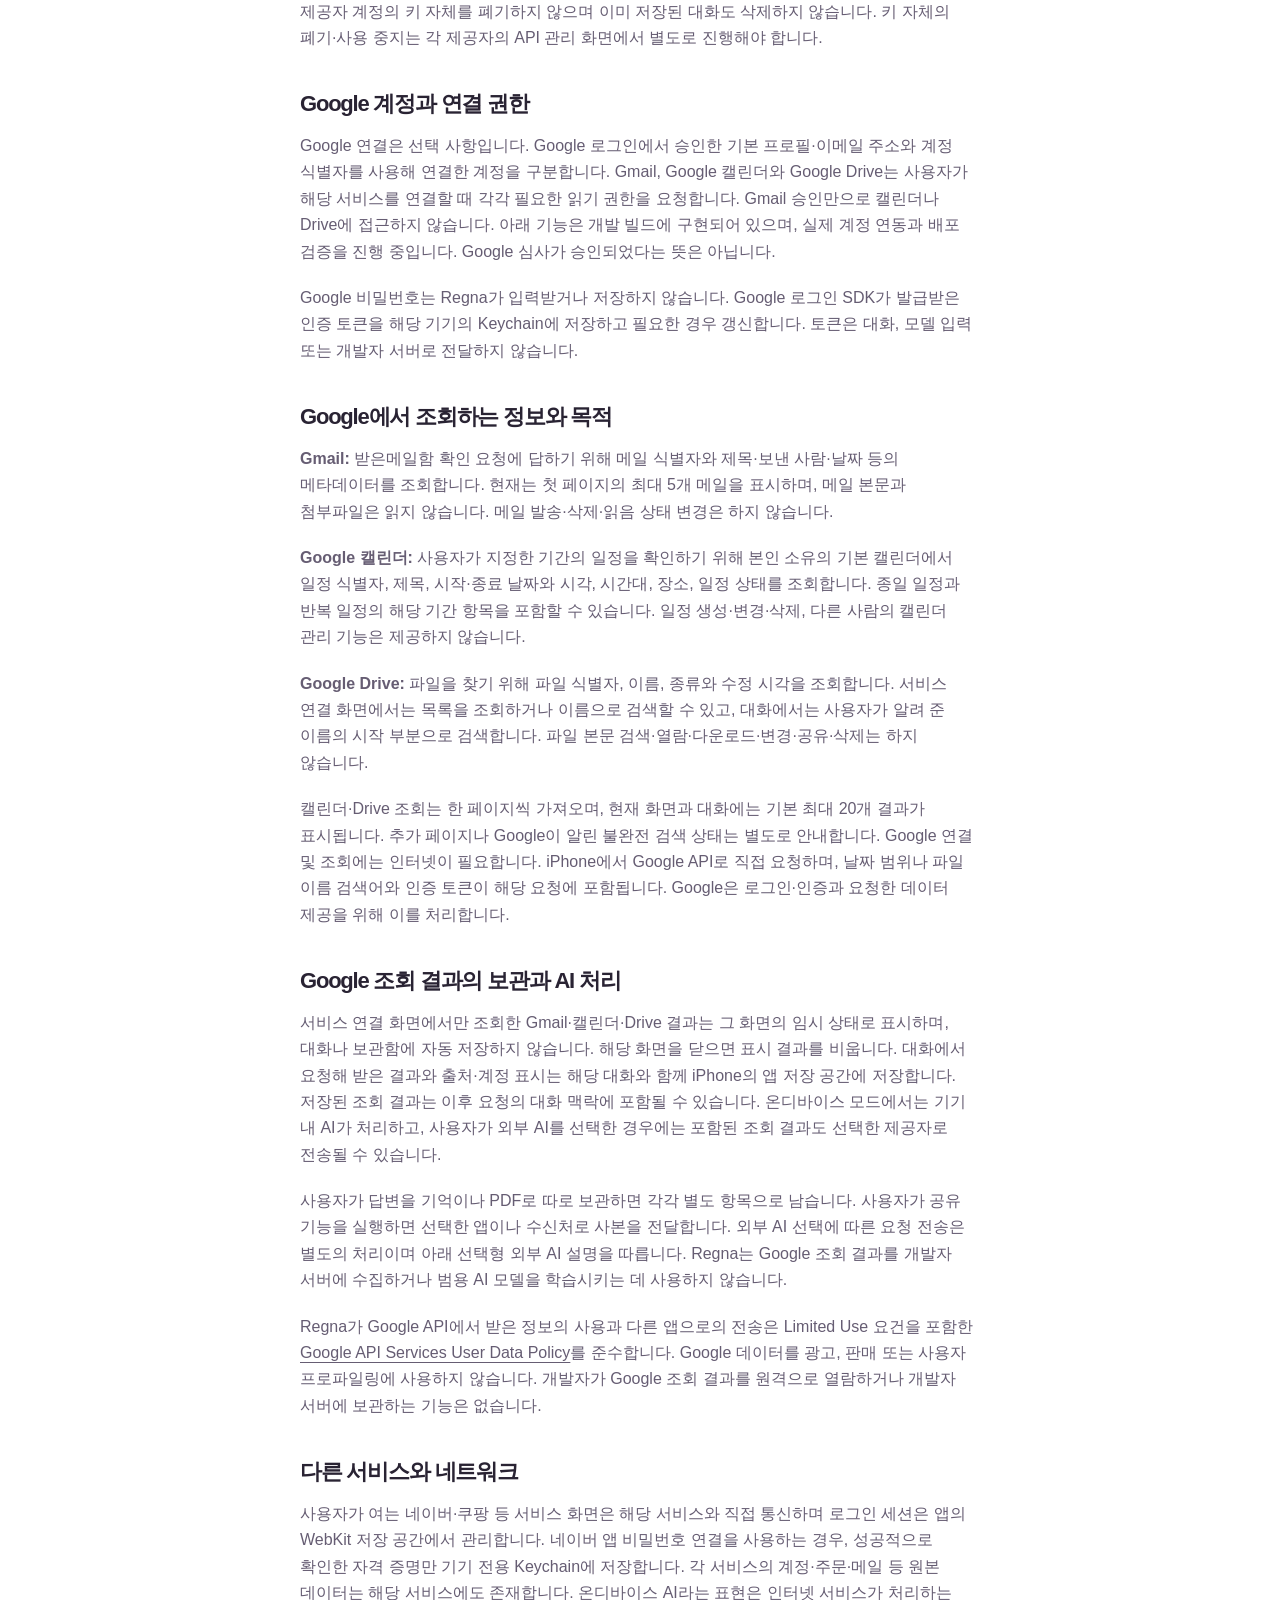
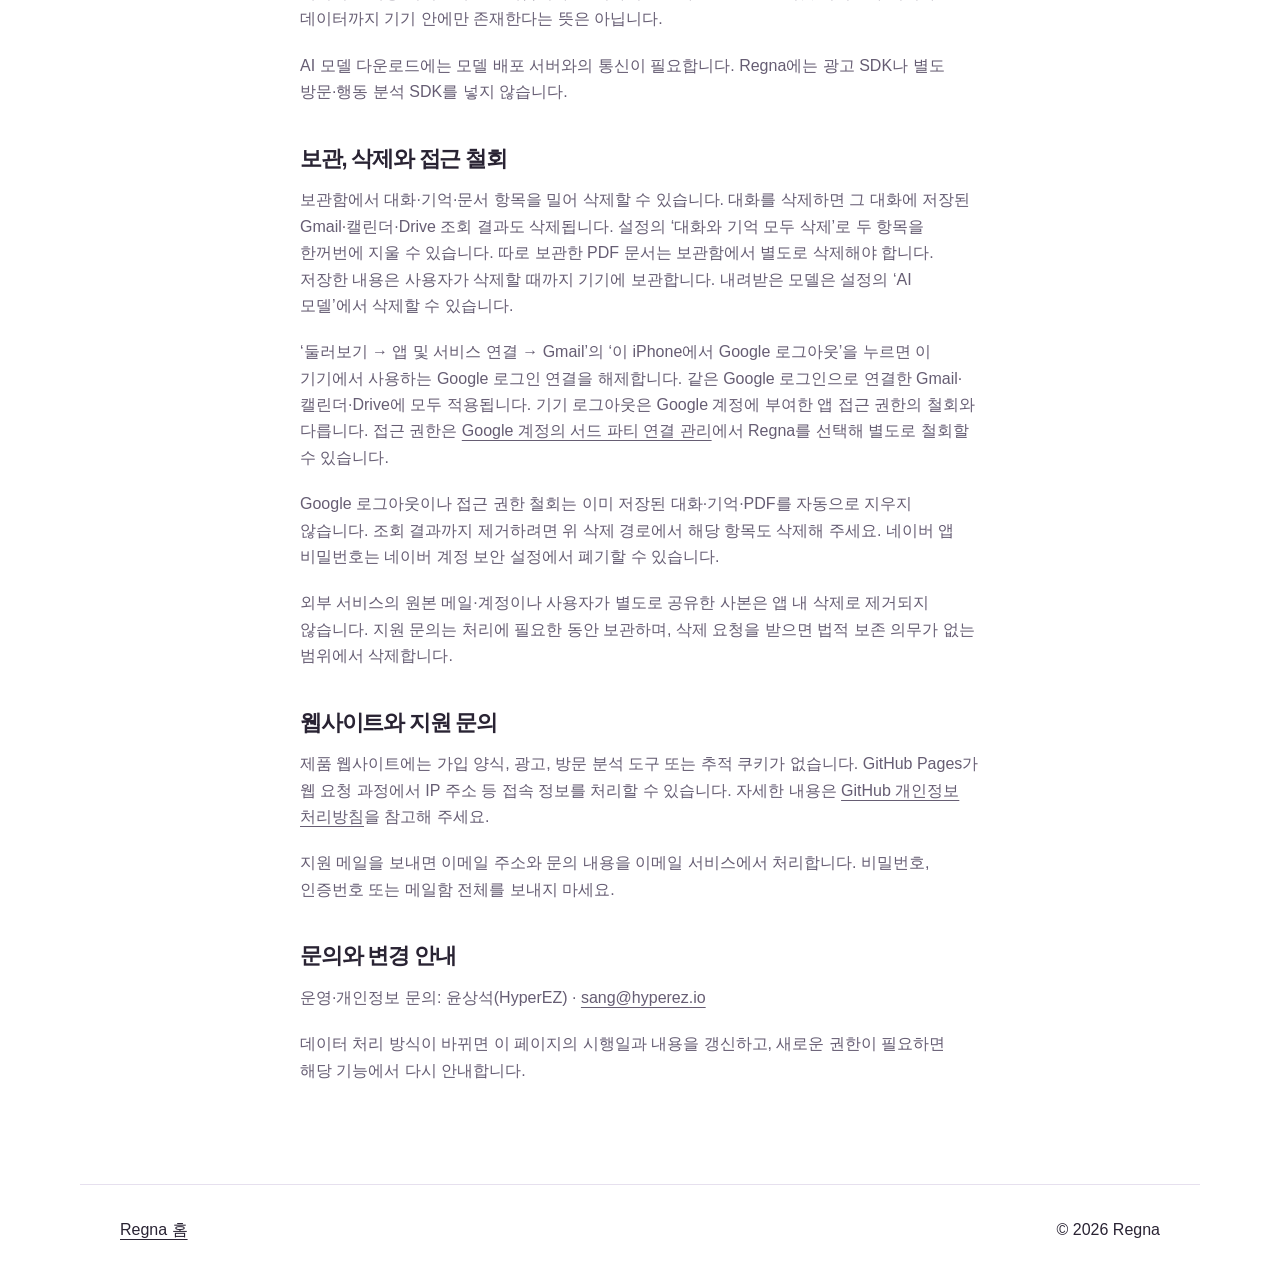
==== commit ac140f9a: "Clarify optional external AI processing and API-key privacy" ====
--- a/privacy.html
+++ b/privacy.html
@@ -2,9 +2,18 @@
 <html lang="ko"><head><meta charset="utf-8"><meta name="viewport" content="width=device-width, initial-scale=1"><title>개인정보 처리방침 — Regna</title><link rel="stylesheet" href="style.css?v=20261025-agent"><link rel="icon" href="favicon.svg" type="image/svg+xml"></head>
 <body><header class="nav"><a class="wordmark" href="./">regna</a><a href="./">홈으로</a></header>
 <main class="legal"><p class="eyebrow">시행일: 2026년 10월 25일 · 개발 베타</p><h1>개인정보 처리방침</h1>
-<p>Regna(레그나)는 iPhone에서 AI를 실행하는 개인용 에이전트 앱입니다. 이 안내는 Regna 앱과 제품 웹사이트에 적용됩니다. 서비스 연결 기능은 개발 빌드에서 검증 중이며, 설치한 빌드에 따라 제공 기능이 다를 수 있습니다.</p>
+<p>Regna(레그나)는 iPhone에서 AI를 실행하는 개인용 에이전트 앱입니다. 이 안내는 Regna 앱과 제품 웹사이트에 적용됩니다. 서비스 연결과 선택형 외부 AI API 키 기능은 최신 개발 빌드에서 검증 중입니다. 기존 TestFlight 0.1.0 (2)에는 이 최신 기능들이 포함되지 않으며, 설치한 빌드에 따라 제공 범위가 다릅니다.</p>
 <h2>대화·기억·문서와 AI 처리</h2>
-<p>대화, 저장한 기억과 앱에서 만든 문서는 iPhone의 앱 저장 공간에 저장합니다. 대화와 기억은 내려받은 AI 모델이 기기에서 처리합니다. Regna는 이 데이터를 개발자 서버나 외부 AI 서비스로 전송하지 않습니다. 앱의 대화·기억·문서 저장 폴더는 iCloud 기기 백업에서 제외하도록 설정합니다. 사용자가 공유 기능으로 내보내는 문서는 선택한 앱이나 수신처로 전달됩니다.</p>
+<p>대화, 저장한 기억과 앱에서 만든 문서는 iPhone의 앱 저장 공간에 저장합니다. 기본 온디바이스 모드에서는 내려받은 AI 모델이 대화와 참고 기억을 기기에서 처리하며 외부 AI로 전송하지 않습니다. 사용자가 외부 AI를 선택한 경우에는 아래 설명에 따라 요청에 포함된 내용이 선택한 제공자로 전송됩니다. 레그나의 AI 중계 서버나 대화 수집 서버는 없습니다. 앱의 대화·기억·문서 저장 폴더는 iCloud 기기 백업에서 제외하도록 설정합니다. 사용자가 공유 기능으로 내보내는 문서는 선택한 앱이나 수신처로 전달됩니다.</p>
+<h2>선택형 외부 AI와 전송 범위</h2>
+<p>사용자가 자신의 API 키로 OpenAI, Claude, Google Gemini 또는 Regnax를 연결하고 외부 전송 안내에 동의해 모델을 선택한 경우, 해당 제공자의 API로 요청을 직접 전송합니다. API 키 저장만으로 외부 AI가 선택되지는 않습니다. 온디바이스 모드에서는 외부 AI로 자동 전환하지 않습니다.</p>
+<p>전송되는 내용은 답변과 요청 분류에 필요한 대화 맥락, 참고 기억, 웹 작업의 다음 동작을 판단할 때 읽은 서비스 페이지 내용입니다. 대화에 저장된 Gmail·캘린더·Drive 조회 결과도 요청 맥락에 포함되면 전송될 수 있습니다. 모든 저장 항목을 일괄 업로드하는 기능은 없으며, API 키 자체는 대화·기억·모델 입력에 포함하지 않습니다.</p>
+<p>iPhone에서 선택한 제공자의 API에 직접 연결하며 레그나의 중계 서버를 거치지 않습니다. 제공자는 인증·추론과 서비스 운영을 위해 요청을 처리합니다. 제공자의 API 요금이 별도로 발생할 수 있으며, 전송된 데이터의 처리·보관 및 계정별 데이터 사용 설정에는 해당 제공자의 정책과 계약이 적용됩니다. 레그나의 온디바이스 보관 설명이 외부 제공자에 전송한 사본까지 기기 안에만 남는다는 뜻은 아닙니다.</p>
+<p>설정의 ‘AI 제공자’에서 온디바이스 AI를 선택하면 이후 요청은 기기 내 모델로 처리합니다. 이전에 제공자로 전송된 데이터는 이 전환이나 앱 내 대화 삭제로 회수되지 않습니다. 외부 제공자에 보관된 데이터의 관리·삭제는 해당 제공자의 계정 설정과 지원 경로를 이용해야 합니다. 선택형 외부 AI 기능은 개발 검증 중이며 기존 TestFlight에는 포함되지 않습니다.</p>
+<h2>내 API 키의 저장과 삭제</h2>
+<p>외부 AI 키 확인은 해당 제공자의 고정 API 주소에 모델 목록을 요청하는 방식이며, 이 확인 요청에는 대화나 기억을 보내지 않습니다. 요청이 성공하면 키를 이 iPhone의 Keychain에 저장합니다. 저장된 원문 키는 앱에서 표시하거나 복사하는 기능이 없으며, 대화·일반 설정 파일·로그에 기록하지 않습니다.</p>
+<p>API 키는 잠금 해제 시 접근하는 기기 전용 Keychain 항목(WhenUnlockedThisDeviceOnly)으로 저장하고 다른 기기와 동기화하지 않습니다. 설정에는 제공자와 모델 선택 정보만 따로 보관합니다. Google Gemini API 키는 Gmail·캘린더·Drive의 Google 로그인 권한과 별개이며, 어느 한쪽의 연결이 다른 쪽 접근 권한을 부여하지 않습니다.</p>
+<p>‘AI 제공자’의 개별 키 삭제 또는 ‘이 iPhone의 모든 API 키 영구 삭제’로 기기에 저장한 키를 삭제할 수 있습니다. 사용 중인 제공자의 키를 삭제하면 온디바이스 AI로 돌아갑니다. 이 삭제는 제공자 계정의 키 자체를 폐기하지 않으며 이미 저장된 대화도 삭제하지 않습니다. 키 자체의 폐기·사용 중지는 각 제공자의 API 관리 화면에서 별도로 진행해야 합니다.</p>
 <h2>Google 계정과 연결 권한</h2>
 <p>Google 연결은 선택 사항입니다. Google 로그인에서 승인한 기본 프로필·이메일 주소와 계정 식별자를 사용해 연결한 계정을 구분합니다. Gmail, Google 캘린더와 Google Drive는 사용자가 해당 서비스를 연결할 때 각각 필요한 읽기 권한을 요청합니다. Gmail 승인만으로 캘린더나 Drive에 접근하지 않습니다. 아래 기능은 개발 빌드에 구현되어 있으며, 실제 계정 연동과 배포 검증을 진행 중입니다. Google 심사가 승인되었다는 뜻은 아닙니다.</p>
 <p>Google 비밀번호는 Regna가 입력받거나 저장하지 않습니다. Google 로그인 SDK가 발급받은 인증 토큰을 해당 기기의 Keychain에 저장하고 필요한 경우 갱신합니다. 토큰은 대화, 모델 입력 또는 개발자 서버로 전달하지 않습니다.</p>
@@ -14,8 +23,8 @@
 <p><strong>Google Drive:</strong> 파일을 찾기 위해 파일 식별자, 이름, 종류와 수정 시각을 조회합니다. 서비스 연결 화면에서는 목록을 조회하거나 이름으로 검색할 수 있고, 대화에서는 사용자가 알려 준 이름의 시작 부분으로 검색합니다. 파일 본문 검색·열람·다운로드·변경·공유·삭제는 하지 않습니다.</p>
 <p>캘린더·Drive 조회는 한 페이지씩 가져오며, 현재 화면과 대화에는 기본 최대 20개 결과가 표시됩니다. 추가 페이지나 Google이 알린 불완전 검색 상태는 별도로 안내합니다. Google 연결 및 조회에는 인터넷이 필요합니다. iPhone에서 Google API로 직접 요청하며, 날짜 범위나 파일 이름 검색어와 인증 토큰이 해당 요청에 포함됩니다. Google은 로그인·인증과 요청한 데이터 제공을 위해 이를 처리합니다.</p>
 <h2>Google 조회 결과의 보관과 AI 처리</h2>
-<p>서비스 연결 화면에서만 조회한 Gmail·캘린더·Drive 결과는 그 화면의 임시 상태로 표시하며, 대화나 보관함에 자동 저장하지 않습니다. 해당 화면을 닫으면 표시 결과를 비웁니다. 대화에서 요청해 받은 결과와 출처·계정 표시는 해당 대화와 함께 iPhone의 앱 저장 공간에 저장합니다. 저장된 조회 결과는 이후 대화에서 기기 내 AI가 참고할 수 있습니다.</p>
-<p>사용자가 답변을 기억이나 PDF로 따로 보관하면 각각 별도 항목으로 남습니다. 사용자가 직접 공유한 경우에만 선택한 앱이나 수신처로 사본을 전달합니다. Regna는 Google 조회 결과를 개발자 서버나 외부 AI 서비스로 보내지 않으며, 범용 AI 모델을 학습시키는 데 사용하지 않습니다.</p>
+<p>서비스 연결 화면에서만 조회한 Gmail·캘린더·Drive 결과는 그 화면의 임시 상태로 표시하며, 대화나 보관함에 자동 저장하지 않습니다. 해당 화면을 닫으면 표시 결과를 비웁니다. 대화에서 요청해 받은 결과와 출처·계정 표시는 해당 대화와 함께 iPhone의 앱 저장 공간에 저장합니다. 저장된 조회 결과는 이후 요청의 대화 맥락에 포함될 수 있습니다. 온디바이스 모드에서는 기기 내 AI가 처리하고, 사용자가 외부 AI를 선택한 경우에는 포함된 조회 결과도 선택한 제공자로 전송될 수 있습니다.</p>
+<p>사용자가 답변을 기억이나 PDF로 따로 보관하면 각각 별도 항목으로 남습니다. 사용자가 공유 기능을 실행하면 선택한 앱이나 수신처로 사본을 전달합니다. 외부 AI 선택에 따른 요청 전송은 별도의 처리이며 아래 선택형 외부 AI 설명을 따릅니다. Regna는 Google 조회 결과를 개발자 서버에 수집하거나 범용 AI 모델을 학습시키는 데 사용하지 않습니다.</p>
 <p>Regna가 Google API에서 받은 정보의 사용과 다른 앱으로의 전송은 Limited Use 요건을 포함한 <a href="https://developers.google.com/terms/api-services-user-data-policy">Google API Services User Data Policy</a>를 준수합니다. Google 데이터를 광고, 판매 또는 사용자 프로파일링에 사용하지 않습니다. 개발자가 Google 조회 결과를 원격으로 열람하거나 개발자 서버에 보관하는 기능은 없습니다.</p>
 <h2>다른 서비스와 네트워크</h2>
 <p>사용자가 여는 네이버·쿠팡 등 서비스 화면은 해당 서비스와 직접 통신하며 로그인 세션은 앱의 WebKit 저장 공간에서 관리합니다. 네이버 앱 비밀번호 연결을 사용하는 경우, 성공적으로 확인한 자격 증명만 기기 전용 Keychain에 저장합니다. 각 서비스의 계정·주문·메일 등 원본 데이터는 해당 서비스에도 존재합니다. 온디바이스 AI라는 표현은 인터넷 서비스가 처리하는 데이터까지 기기 안에만 존재한다는 뜻은 아닙니다.</p>
